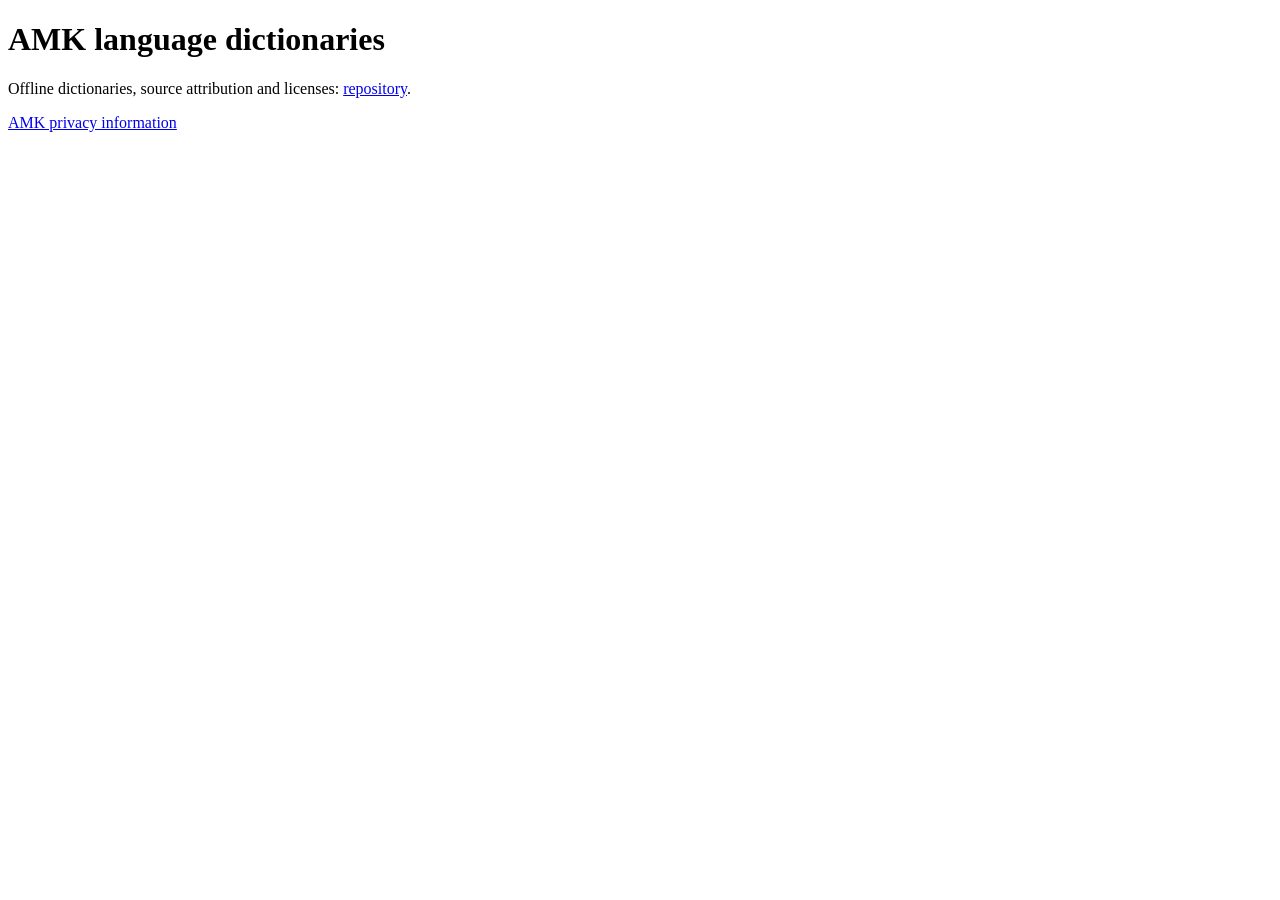
==== index.html @ 36ee87d4 "Preserve dictionary catalog provenance and hosting preparation" ====
<!doctype html><html lang="en"><meta charset="utf-8"><title>AMK language packs</title><h1>AMK language dictionaries</h1><p>Offline dictionaries, source attribution and licenses: <a href="https://github.com/emilliga/amk-language-packs">repository</a>.</p><p><a href="privacy.html">AMK privacy information</a></p></html>
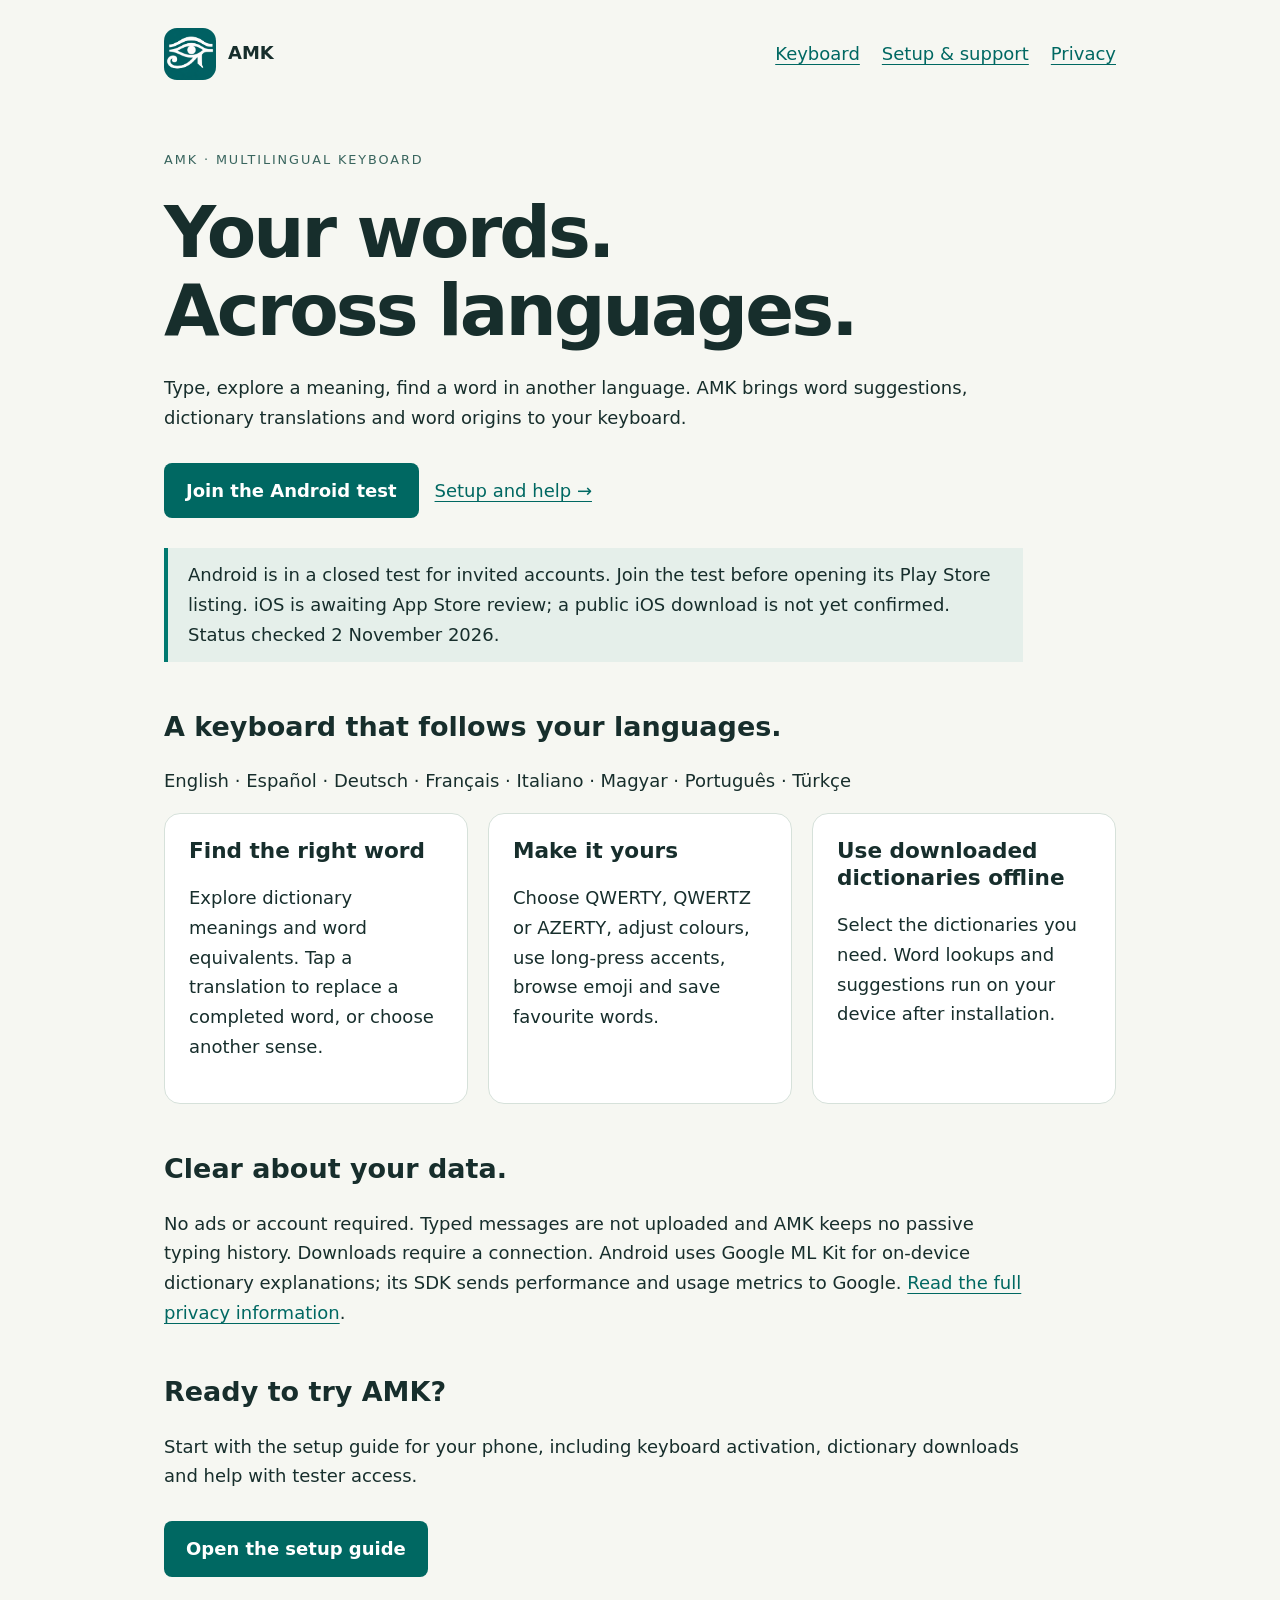
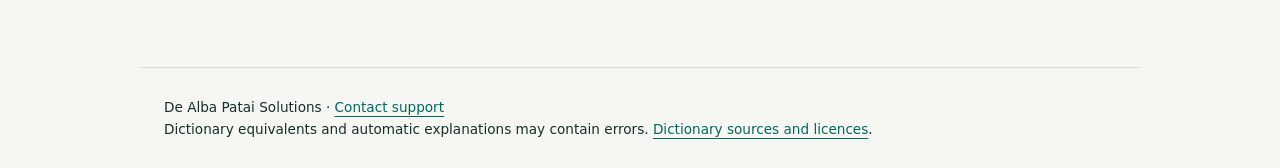
==== commit 2fbf72d9: "Complete AMK product, setup and privacy pages" ====
--- a/index.html
+++ b/index.html
@@ -1 +1,14 @@
-<!doctype html><html lang="en"><meta charset="utf-8"><title>AMK language packs</title><h1>AMK language dictionaries</h1><p>Offline dictionaries, source attribution and licenses: <a href="https://github.com/emilliga/amk-language-packs">repository</a>.</p><p><a href="privacy.html">AMK privacy information</a></p></html>
+<!doctype html>
+<html lang="en"><head><meta charset="utf-8"><meta name="viewport" content="width=device-width,initial-scale=1">
+<title>AMK — Multilingual Keyboard</title><meta name="description" content="Type across languages with on-device word suggestions, offline dictionaries, word translations, accents and emoji."><link rel="stylesheet" href="style.css"></head>
+<body><header><a class="brand" href="index.html"><img class="logo" src="amk-icon.png" alt="">AMK</a><nav aria-label="Main navigation"><a href="index.html">Keyboard</a><a href="support.html">Setup &amp; support</a><a href="privacy.html">Privacy</a></nav></header>
+<main>
+<p class="eyebrow">AMK · Multilingual keyboard</p><h1>Your words.<br>Across languages.</h1>
+<p>Type, explore a meaning, find a word in another language. AMK brings word suggestions, dictionary translations and word origins to your keyboard.</p>
+<a class="button" href="support.html#android-test">Join the Android test</a><a href="support.html">Setup and help →</a>
+<p class="notice">Android is in a closed test for invited accounts. Join the test before opening its Play Store listing. iOS is awaiting App Store review; a public iOS download is not yet confirmed. Status checked 2 November 2026.</p>
+<h2>A keyboard that follows your languages.</h2><p>English · Español · Deutsch · Français · Italiano · Magyar · Português · Türkçe</p>
+<div class="grid"><section class="card"><h2>Find the right word</h2><p>Explore dictionary meanings and word equivalents. Tap a translation to replace a completed word, or choose another sense.</p></section><section class="card"><h2>Make it yours</h2><p>Choose QWERTY, QWERTZ or AZERTY, adjust colours, use long-press accents, browse emoji and save favourite words.</p></section><section class="card"><h2>Use downloaded dictionaries offline</h2><p>Select the dictionaries you need. Word lookups and suggestions run on your device after installation.</p></section></div>
+<h2>Clear about your data.</h2><p>No ads or account required. Typed messages are not uploaded and AMK keeps no passive typing history. Downloads require a connection. Android uses Google ML Kit for on-device dictionary explanations; its SDK sends performance and usage metrics to Google. <a href="privacy.html">Read the full privacy information</a>.</p>
+<h2>Ready to try AMK?</h2><p>Start with the setup guide for your phone, including keyboard activation, dictionary downloads and help with tester access.</p><a class="button" href="support.html">Open the setup guide</a>
+</main><footer>De Alba Patai Solutions · <a href="mailto:dealbaemilio@gmail.com">Contact support</a><br>Dictionary equivalents and automatic explanations may contain errors. <a href="https://github.com/emilliga/amk-language-packs">Dictionary sources and licences</a>.</footer></body></html>
--- a/style.css
+++ b/style.css
@@ -0,0 +1 @@
+*{box-sizing:border-box}body{margin:0;background:#f6f7f2;color:#172e2c;font:18px/1.65 system-ui,sans-serif}main,header,footer{max-width:1000px;margin:auto;padding:28px 24px}header{display:flex;align-items:center;justify-content:space-between;gap:20px;flex-wrap:wrap}nav{display:flex;gap:22px;flex-wrap:wrap}a{color:#006862;text-underline-offset:4px}a:focus-visible{outline:3px solid #007d75;outline-offset:5px}h1{font-size:clamp(2.3rem,6vw,4.5rem);line-height:1.08;letter-spacing:-.04em;margin:24px 0}h2{line-height:1.25;margin-top:48px}p{max-width:75ch}.eyebrow{font-size:.8rem;text-transform:uppercase;letter-spacing:.15em;color:#39655e}.button{display:inline-block;padding:13px 22px;background:#006862;color:white;border-radius:8px;text-decoration:none;font-weight:650;margin:12px 16px 12px 0}.grid{display:grid;grid-template-columns:repeat(auto-fit,minmax(230px,1fr));gap:20px}.card{background:white;border:1px solid #d6e1da;padding:24px;border-radius:16px}.card h2{margin-top:0;font-size:1.35rem}.notice{border-left:4px solid #007970;padding:12px 20px;background:#e5efea}li{margin:10px 0}footer{font-size:.85rem;border-top:1px solid #d6e1da;margin-top:50px}img.logo{width:52px;height:52px;border-radius:13px;vertical-align:middle;margin-right:12px}.brand{font-weight:750;text-decoration:none;color:inherit}
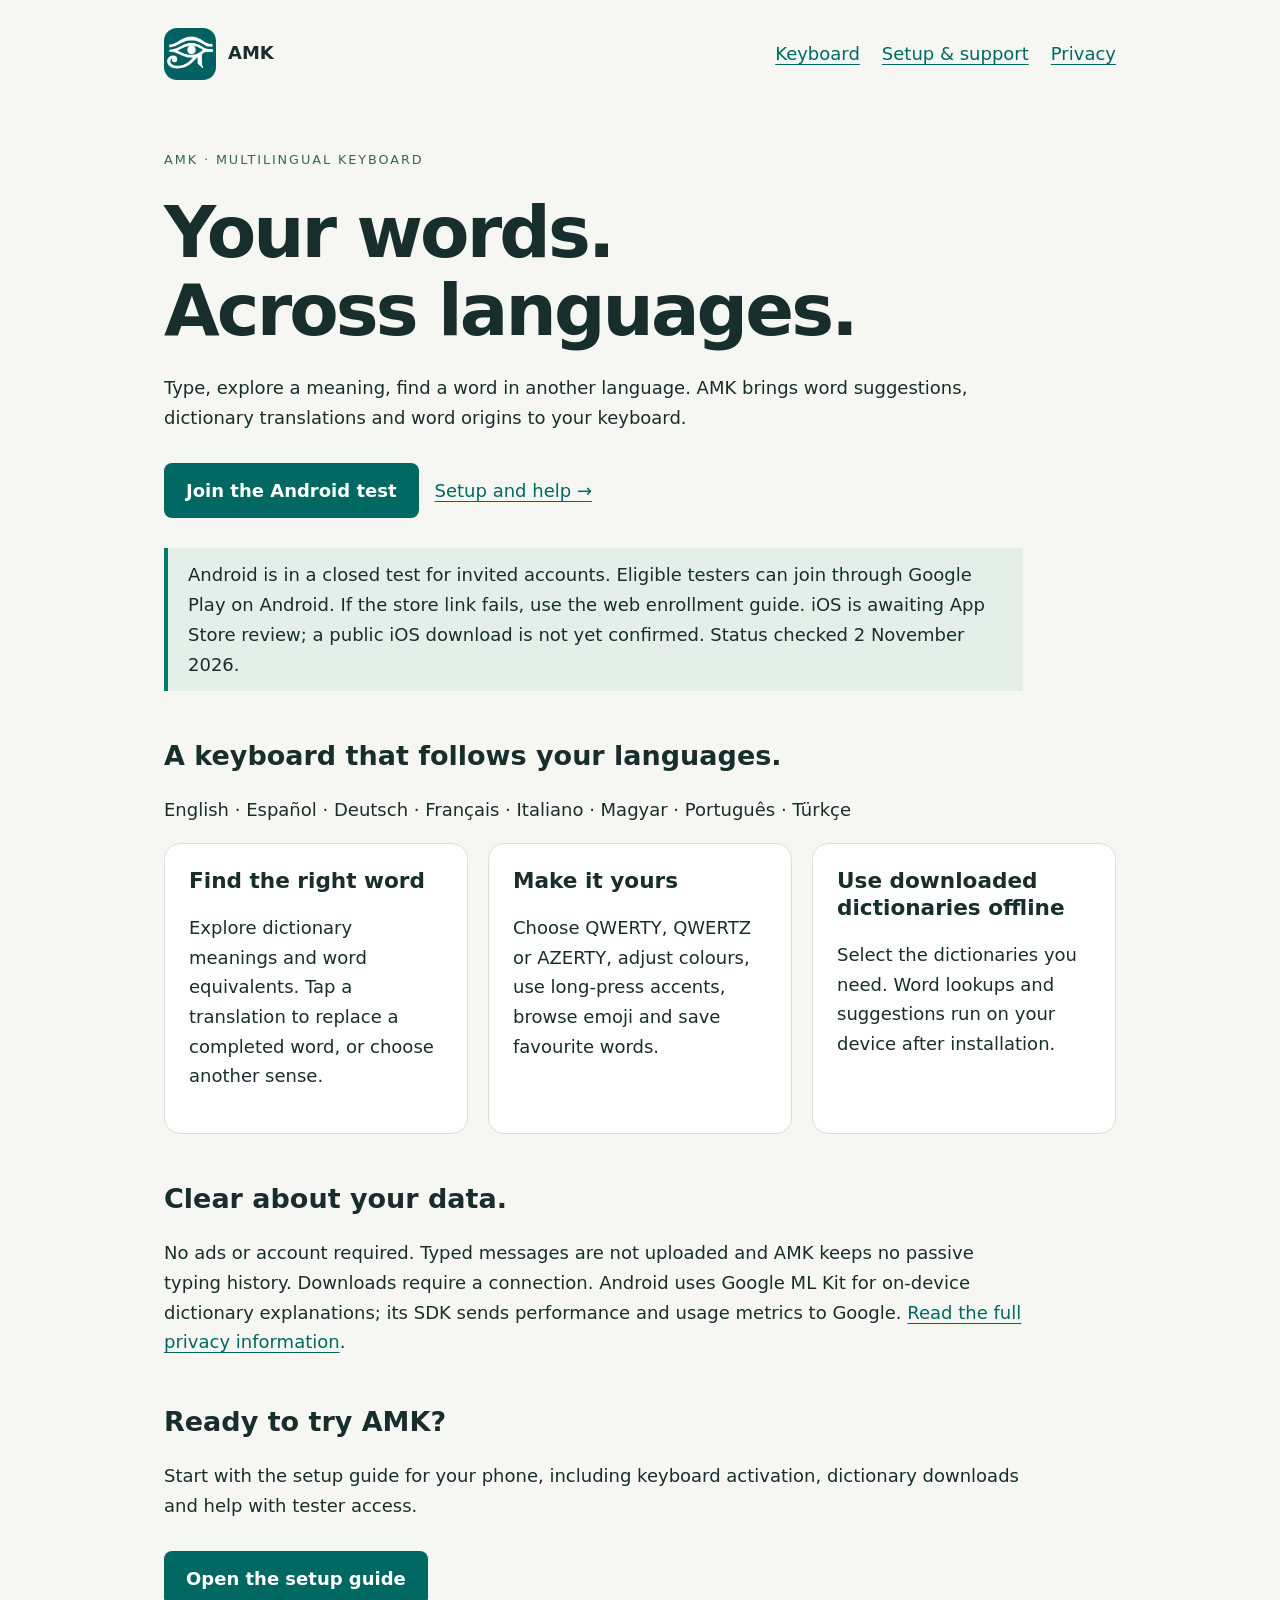
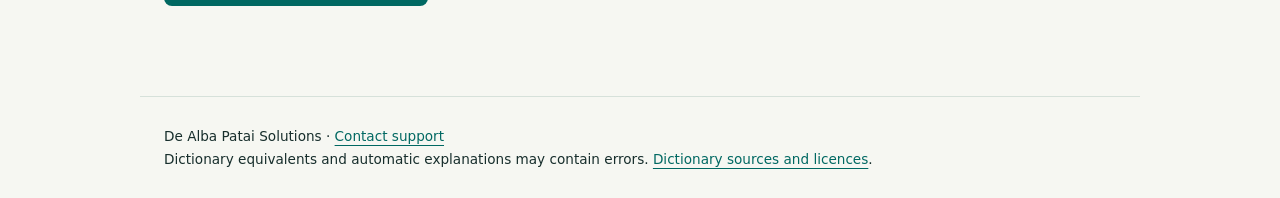
==== commit 0627097e: "Clarify Android and web enrollment routes and record handover" ====
--- a/index.html
+++ b/index.html
@@ -6,7 +6,7 @@
 <p class="eyebrow">AMK · Multilingual keyboard</p><h1>Your words.<br>Across languages.</h1>
 <p>Type, explore a meaning, find a word in another language. AMK brings word suggestions, dictionary translations and word origins to your keyboard.</p>
 <a class="button" href="support.html#android-test">Join the Android test</a><a href="support.html">Setup and help →</a>
-<p class="notice">Android is in a closed test for invited accounts. Join the test before opening its Play Store listing. iOS is awaiting App Store review; a public iOS download is not yet confirmed. Status checked 2 November 2026.</p>
+<p class="notice">Android is in a closed test for invited accounts. Eligible testers can join through Google Play on Android. If the store link fails, use the web enrollment guide. iOS is awaiting App Store review; a public iOS download is not yet confirmed. Status checked 2 November 2026.</p>
 <h2>A keyboard that follows your languages.</h2><p>English · Español · Deutsch · Français · Italiano · Magyar · Português · Türkçe</p>
 <div class="grid"><section class="card"><h2>Find the right word</h2><p>Explore dictionary meanings and word equivalents. Tap a translation to replace a completed word, or choose another sense.</p></section><section class="card"><h2>Make it yours</h2><p>Choose QWERTY, QWERTZ or AZERTY, adjust colours, use long-press accents, browse emoji and save favourite words.</p></section><section class="card"><h2>Use downloaded dictionaries offline</h2><p>Select the dictionaries you need. Word lookups and suggestions run on your device after installation.</p></section></div>
 <h2>Clear about your data.</h2><p>No ads or account required. Typed messages are not uploaded and AMK keeps no passive typing history. Downloads require a connection. Android uses Google ML Kit for on-device dictionary explanations; its SDK sends performance and usage metrics to Google. <a href="privacy.html">Read the full privacy information</a>.</p>
